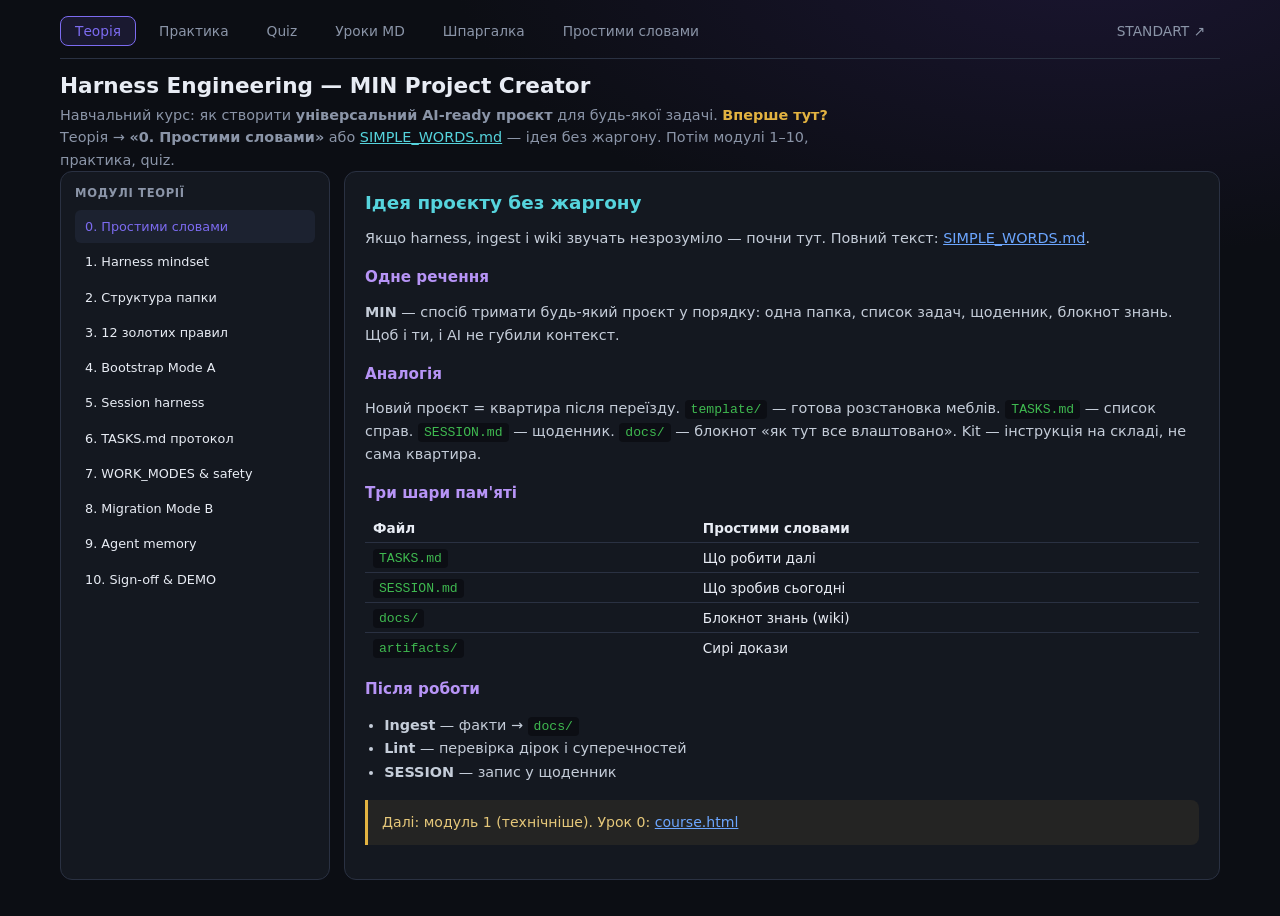
==== index.html @ 98af58ca "Add project creator website" ====
<!DOCTYPE html>
<html lang="uk">
<head>
  <meta charset="UTF-8" />
  <meta name="viewport" content="width=device-width, initial-scale=1.0" />
  <title>Harness Engineering — MIN Project Creator</title>
  <style>
    :root {
      --bg: #0c0e14; --panel: #141820; --border: #2a3142; --text: #e8ecf4;
      --muted: #8b95a8; --green: #3fb950; --cyan: #56d4dd; --yellow: #e3b341;
      --orange: #f0883e; --blue: #6ca6ff; --purple: #b794f6; --red: #f85149;
      --accent: #7c6bf0; --font: "SF Mono", Menlo, Consolas, monospace;
    }
    * { box-sizing: border-box; }
    body {
      margin: 0; min-height: 100vh;
      background: radial-gradient(1100px 520px at 85% -5%, #1a1530 0%, var(--bg) 58%);
      color: var(--text); font-family: Inter, system-ui, sans-serif;
    }
    .wrap { max-width: 1200px; margin: 0 auto; padding: 16px 20px 40px; }
    .top-nav {
      display: flex; gap: 8px; align-items: center; flex-wrap: wrap;
      margin-bottom: 14px; padding-bottom: 12px; border-bottom: 1px solid var(--border);
    }
    .top-nav a, .top-nav button.tab {
      color: var(--muted); text-decoration: none; font-size: 0.86rem;
      padding: 6px 14px; border-radius: 8px; border: 1px solid transparent;
      background: transparent; cursor: pointer; font-family: inherit;
    }
    .top-nav a:hover, .top-nav button.tab:hover { color: var(--text); background: #1c2230; }
    .top-nav a.active, .top-nav button.tab.active {
      color: var(--accent); border-color: var(--accent);
      background: rgba(124, 107, 240, 0.12);
    }
    .top-nav .ext { margin-left: auto; }
    header h1 { font-size: 1.35rem; margin: 0 0 6px; }
    header p { margin: 0; color: var(--muted); font-size: 0.9rem; line-height: 1.55; max-width: 820px; }
    .page { display: none; }
    .page.active { display: block; }
    .layout { display: grid; grid-template-columns: 270px 1fr; gap: 14px; }
    @media (max-width: 900px) { .layout { grid-template-columns: 1fr; } .sidebar { order: 2; } }
    .sidebar, .main-panel, .term-wrap {
      background: var(--panel); border: 1px solid var(--border); border-radius: 12px;
    }
    .sidebar { padding: 14px; max-height: calc(100vh - 160px); overflow-y: auto; }
    .sidebar h2 {
      font-size: 0.72rem; text-transform: uppercase; letter-spacing: 0.06em;
      color: var(--muted); margin: 0 0 10px;
    }
    .mod-list { list-style: none; padding: 0; margin: 0; }
    .mod-list li {
      padding: 8px 10px; border-radius: 6px; cursor: pointer; font-size: 0.8rem;
      margin-bottom: 2px; line-height: 1.35;
    }
    .mod-list li:hover { background: #1c2230; }
    .mod-list li.active { background: #1c2230; color: var(--accent); }
    .mod-list li.done { color: var(--green); }
    .main-panel { padding: 20px; min-height: 520px; }
    .theory h2 { font-size: 1.15rem; margin: 0 0 12px; color: var(--cyan); }
    .theory h3 { font-size: 0.95rem; margin: 18px 0 8px; color: var(--purple); }
    .theory p, .theory li { font-size: 0.9rem; line-height: 1.6; color: #c5cdd9; }
    .theory ul, .theory ol { padding-left: 1.2rem; }
    .theory code, .term-out code {
      font-family: var(--font); font-size: 0.82rem;
      background: #0c0e14; padding: 2px 6px; border-radius: 4px; color: var(--green);
    }
    .theory pre {
      background: #0c0e14; border: 1px solid var(--border); border-radius: 8px;
      padding: 12px 14px; overflow-x: auto; font-family: var(--font); font-size: 0.78rem;
      line-height: 1.5; color: var(--green); margin: 10px 0;
    }
    .badge {
      display: inline-block; font-size: 0.7rem; padding: 2px 8px; border-radius: 99px;
      border: 1px solid var(--border); color: var(--muted); margin-right: 6px;
    }
    .badge.risk { border-color: var(--red); color: var(--red); }
    .badge.safe { border-color: var(--green); color: var(--green); }
    .callout {
      border-left: 3px solid var(--yellow); background: rgba(227,179,65,0.08);
      padding: 12px 14px; border-radius: 0 8px 8px 0; margin: 14px 0; font-size: 0.88rem;
      line-height: 1.55; color: #e6c87a;
    }
    .practice-layout { display: grid; grid-template-columns: 280px 1fr; gap: 14px; }
    @media (max-width: 900px) { .practice-layout { grid-template-columns: 1fr; } }
    .cmd-list { list-style: none; padding: 0; margin: 8px 0 0; }
    .cmd-list li {
      font-family: var(--font); font-size: 0.72rem; padding: 5px 8px; border-radius: 5px;
      cursor: pointer; color: var(--muted); margin-bottom: 3px; word-break: break-all;
    }
    .cmd-list li:hover { background: #1c2230; color: var(--text); }
    .cmd-list li.done { color: var(--green); }
    .progress { height: 6px; background: #1c2230; border-radius: 99px; overflow: hidden; margin: 8px 0; }
    .progress > div {
      height: 100%; background: linear-gradient(90deg, var(--accent), var(--cyan));
      width: 0%; transition: width 0.3s;
    }
    .term-wrap { overflow: hidden; }
    .term-bar {
      display: flex; justify-content: space-between; align-items: center;
      padding: 8px 14px; background: #0c0e14; border-bottom: 1px solid var(--border);
      font-size: 0.75rem; color: var(--muted);
    }
    .term-dots { display: flex; gap: 6px; }
    .term-dots span { width: 10px; height: 10px; border-radius: 50%; }
    .term-dots .r { background: var(--red); }
    .term-dots .y { background: var(--yellow); }
    .term-dots .g { background: var(--green); }
    .term-out {
      height: 340px; overflow-y: auto; padding: 12px 14px;
      font-family: var(--font); font-size: 0.78rem; line-height: 1.55;
    }
    .term-out .line { margin-bottom: 4px; white-space: pre-wrap; word-break: break-word; }
    .term-out .hint { color: var(--yellow); }
    .term-out .danger { color: var(--red); }
    .term-out .prompt { color: var(--cyan); }
    .term-input-row {
      display: flex; align-items: center; gap: 8px; padding: 10px 14px;
      border-top: 1px solid var(--border); background: #0c0e14;
    }
    .term-input-row .prompt-label { font-family: var(--font); font-size: 0.78rem; color: var(--cyan); white-space: nowrap; }
    .term-input-row input {
      flex: 1; background: transparent; border: none; outline: none;
      font-family: var(--font); font-size: 0.82rem; color: var(--text);
    }
    .term-btns { display: flex; gap: 6px; padding: 8px 14px; border-top: 1px solid var(--border); flex-wrap: wrap; }
    .btn {
      background: #1c2230; border: 1px solid var(--border); color: var(--text);
      border-radius: 8px; padding: 7px 12px; font-size: 0.8rem; cursor: pointer;
    }
    .btn:hover { background: #252d3d; }
    .btn-primary { background: #5b4dd6; border-color: var(--accent); }
    .btn-primary:hover { background: var(--accent); }
    .q-meta { color: var(--muted); font-size: 0.78rem; margin-bottom: 14px; }
    .q-meta span { color: var(--cyan); font-family: var(--font); }
    .q-card {
      border: 1px solid var(--border); border-radius: 10px; padding: 16px;
      margin-bottom: 16px; background: #0c0e14;
    }
    .q-title { color: var(--purple); font-size: 0.82rem; font-weight: 600; margin-bottom: 8px; }
    .q-text { font-size: 0.95rem; line-height: 1.55; margin-bottom: 14px; }
    .opt {
      display: block; width: 100%; text-align: left; margin-bottom: 8px;
      padding: 10px 12px; border-radius: 8px; border: 1px solid var(--border);
      background: var(--panel); color: var(--text); font-size: 0.88rem;
      cursor: pointer; line-height: 1.4;
    }
    .opt:hover:not(:disabled) { border-color: var(--blue); background: #1a2030; }
    .opt.correct { border-color: var(--green); background: rgba(63,185,80,0.12); }
    .opt.wrong { border-color: var(--red); background: rgba(248,81,73,0.1); }
    .opt:disabled { cursor: default; }
    .feedback {
      margin-top: 12px; padding: 12px; border-radius: 8px;
      background: rgba(227,179,65,0.1); border-left: 3px solid var(--yellow);
      color: #e6c87a; font-size: 0.86rem; line-height: 1.5; display: none;
    }
    .feedback.show { display: block; }
    .pager { display: flex; gap: 8px; justify-content: space-between; align-items: center; margin-top: 8px; flex-wrap: wrap; }
    .score-box {
      text-align: center; padding: 24px; border: 1px solid var(--border);
      border-radius: 12px; background: #0c0e14; margin-top: 16px;
    }
    .score-box h3 { margin: 0 0 8px; color: var(--cyan); }
    .score-num { font-size: 2.5rem; font-weight: 700; color: var(--green); font-family: var(--font); }
    .checklist { list-style: none; padding: 0; }
    .checklist li {
      padding: 8px 10px; border-radius: 6px; font-size: 0.85rem; cursor: pointer;
      border: 1px solid transparent; margin-bottom: 4px;
    }
    .checklist li:hover { background: #1c2230; }
    .checklist li.checked { color: var(--green); border-color: rgba(63,185,80,0.3); }
    .checklist li.checked::before { content: "✓ "; }
    .checklist li:not(.checked)::before { content: "○ "; color: var(--muted); }
  </style>
</head>
<body>
  <div class="wrap">
    <nav class="top-nav">
      <button type="button" class="tab active" data-page="theory">Теорія</button>
      <button type="button" class="tab" data-page="practice">Практика</button>
      <button type="button" class="tab" data-page="quiz">Quiz</button>
      <a href="course.html">Уроки MD</a>
      <a href="cheatsheet.html">Шпаргалка</a>
      <a href="SIMPLE_WORDS.md" target="_blank" rel="noopener">Простими словами</a>
      <a href="STANDART.md" class="ext" target="_blank" rel="noopener">STANDART ↗</a>
    </nav>
    <header>
      <h1>Harness Engineering — MIN Project Creator</h1>
      <p>
        Навчальний курс: як створити <strong>універсальний AI-ready проєкт</strong> для будь-якої задачі.
        <strong style="color:var(--yellow)">Вперше тут?</strong> Теорія → <strong>«0. Простими словами»</strong> або
        <a href="SIMPLE_WORDS.md" style="color:var(--cyan)">SIMPLE_WORDS.md</a> — ідея без жаргону.
        Потім модулі 1–10, практика, quiz.
      </p>
    </header>

    <div id="page-theory" class="page active">
      <div class="layout">
        <aside class="sidebar">
          <h2>Модулі теорії</h2>
          <ul class="mod-list" id="theoryNav"></ul>
        </aside>
        <section class="main-panel theory" id="theoryContent"></section>
      </div>
    </div>

    <div id="page-practice" class="page">
      <div class="practice-layout">
        <aside class="sidebar">
          <h2>Сценарій</h2>
          <ul class="mod-list" id="practiceNav"></ul>
          <h2 style="margin-top:14px">Прогрес</h2>
          <div class="progress"><div id="practiceProgress"></div></div>
          <div style="font-size:0.78rem;color:var(--muted)" id="practiceStats">0 / 0</div>
          <h2 style="margin-top:14px">Команди</h2>
          <ul class="cmd-list" id="cmdList"></ul>
        </aside>
        <div class="term-wrap">
          <div class="term-bar">
            <div class="term-dots"><span class="r"></span><span class="y"></span><span class="g"></span></div>
            <span id="termTitle">macOS zsh — harness practice</span>
          </div>
          <div class="term-out" id="termOut"></div>
          <div class="term-input-row">
            <span class="prompt-label" id="termPrompt">szubar@Mac %</span>
            <input type="text" id="termInput" autocomplete="off" spellcheck="false" placeholder="Введіть команду…" />
          </div>
          <div class="term-btns">
            <button type="button" class="btn" id="btnClear">Очистити</button>
            <button type="button" class="btn" id="btnReset">Скинути сценарій</button>
            <button type="button" class="btn btn-primary" id="btnNextMod">Наступний сценарій →</button>
          </div>
        </div>
      </div>
    </div>

    <div id="page-quiz" class="page">
      <div class="layout">
        <aside class="sidebar">
          <h2>Розділи квізу</h2>
          <div class="progress"><div id="quizProgress"></div></div>
          <div style="font-size:0.78rem;color:var(--muted);margin-bottom:10px" id="quizStats">0 / 0</div>
          <ul class="mod-list" id="quizNav"></ul>
        </aside>
        <section class="main-panel" id="quizArea">
          <div class="q-meta">Оберіть розділ зліва або натисніть «Почати квіз»</div>
          <button type="button" class="btn btn-primary" id="btnStartQuiz">Почати квіз — усі розділи</button>
        </section>
      </div>
    </div>
  </div>
  <script src="trainer.js"></script>
</body>
</html>
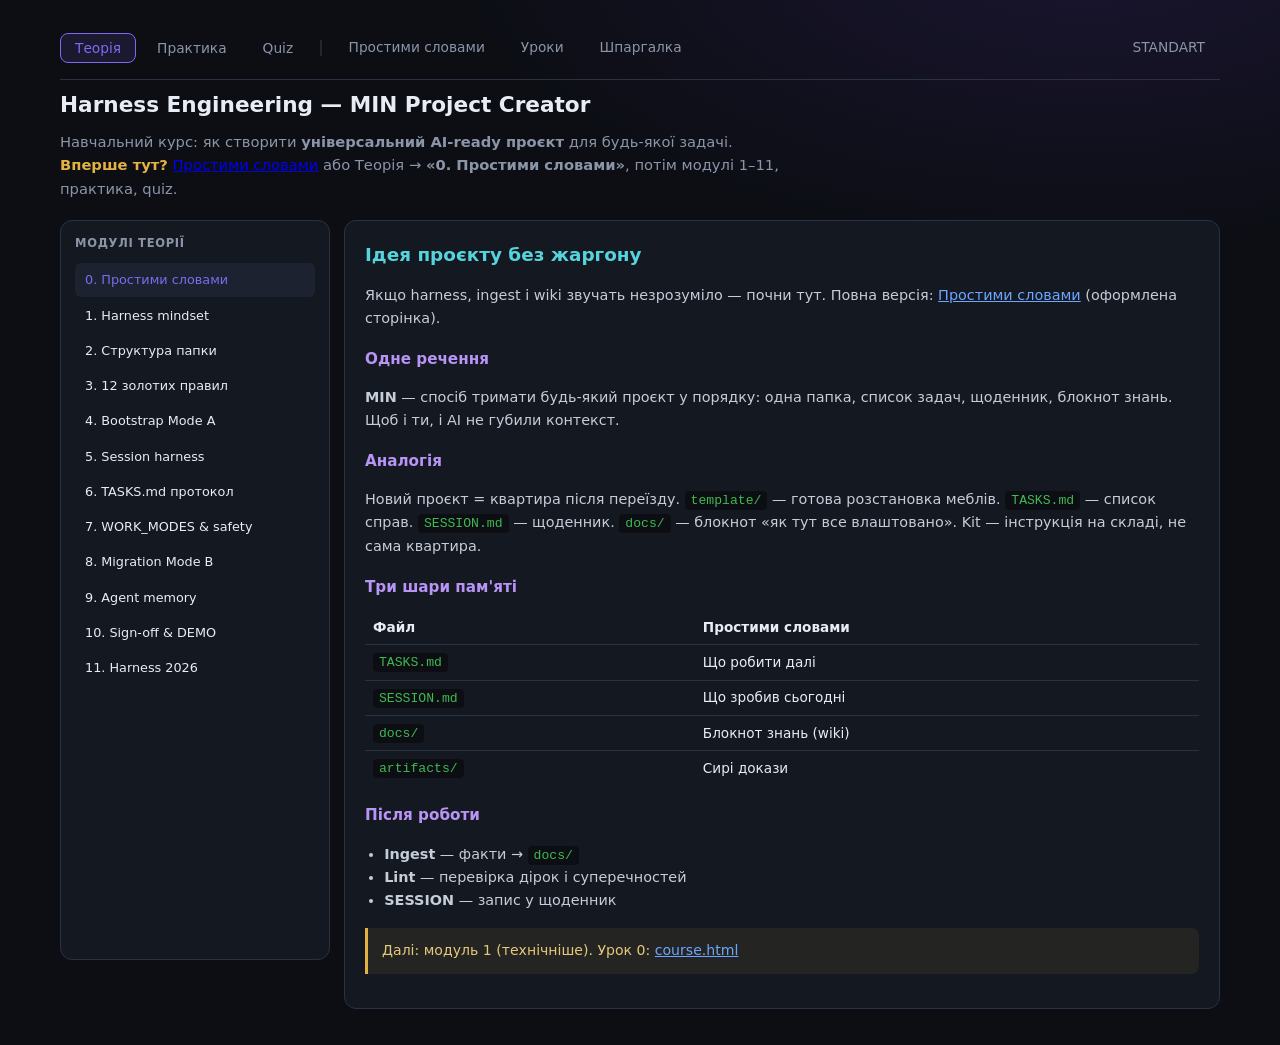
==== commit a513f01f: "Add styled HTML pages for course content and unified site navigation. Introduce simple-words.html an" ====
--- a/index.html
+++ b/index.html
@@ -4,6 +4,7 @@
   <meta charset="UTF-8" />
   <meta name="viewport" content="width=device-width, initial-scale=1.0" />
   <title>Harness Engineering — MIN Project Creator</title>
+  <link rel="stylesheet" href="assets/site.css" />
   <style>
     :root {
       --bg: #0c0e14; --panel: #141820; --border: #2a3142; --text: #e8ecf4;
@@ -18,21 +19,8 @@
       color: var(--text); font-family: Inter, system-ui, sans-serif;
     }
     .wrap { max-width: 1200px; margin: 0 auto; padding: 16px 20px 40px; }
-    .top-nav {
-      display: flex; gap: 8px; align-items: center; flex-wrap: wrap;
-      margin-bottom: 14px; padding-bottom: 12px; border-bottom: 1px solid var(--border);
-    }
-    .top-nav a, .top-nav button.tab {
-      color: var(--muted); text-decoration: none; font-size: 0.86rem;
-      padding: 6px 14px; border-radius: 8px; border: 1px solid transparent;
-      background: transparent; cursor: pointer; font-family: inherit;
-    }
-    .top-nav a:hover, .top-nav button.tab:hover { color: var(--text); background: #1c2230; }
-    .top-nav a.active, .top-nav button.tab.active {
-      color: var(--accent); border-color: var(--accent);
-      background: rgba(124, 107, 240, 0.12);
-    }
-    .top-nav .ext { margin-left: auto; }
+    .site-nav .nav-sep { color: var(--border); padding: 0 4px; user-select: none; }
+    .site-nav .brand { color: var(--accent); font-weight: 600; cursor: default; }
     header h1 { font-size: 1.35rem; margin: 0 0 6px; }
     header p { margin: 0; color: var(--muted); font-size: 0.9rem; line-height: 1.55; max-width: 820px; }
     .page { display: none; }
@@ -59,6 +47,8 @@
     .theory h2 { font-size: 1.15rem; margin: 0 0 12px; color: var(--cyan); }
     .theory h3 { font-size: 0.95rem; margin: 18px 0 8px; color: var(--purple); }
     .theory p, .theory li { font-size: 0.9rem; line-height: 1.6; color: #c5cdd9; }
+    .theory a { color: var(--blue); }
+    .theory a:hover { text-decoration: underline; }
     .theory ul, .theory ol { padding-left: 1.2rem; }
     .theory code, .term-out code {
       font-family: var(--font); font-size: 0.82rem;
@@ -172,24 +162,26 @@
     .checklist li:not(.checked)::before { content: "○ "; color: var(--muted); }
   </style>
 </head>
-<body>
+<body data-page="trainer">
   <div class="wrap">
-    <nav class="top-nav">
+    <nav class="site-nav">
       <button type="button" class="tab active" data-page="theory">Теорія</button>
       <button type="button" class="tab" data-page="practice">Практика</button>
       <button type="button" class="tab" data-page="quiz">Quiz</button>
-      <a href="course.html">Уроки MD</a>
-      <a href="cheatsheet.html">Шпаргалка</a>
-      <a href="SIMPLE_WORDS.md" target="_blank" rel="noopener">Простими словами</a>
-      <a href="STANDART.md" class="ext" target="_blank" rel="noopener">STANDART ↗</a>
+      <span class="nav-sep">|</span>
+      <a href="simple-words.html" data-nav="simple">Простими словами</a>
+      <a href="course.html" data-nav="course">Уроки</a>
+      <a href="cheatsheet.html" data-nav="cheats">Шпаргалка</a>
+      <span class="spacer"></span>
+      <a href="standart.html" data-nav="standart">STANDART</a>
     </nav>
-    <header>
+    <header class="site-header">
       <h1>Harness Engineering — MIN Project Creator</h1>
-      <p>
+      <p class="lead">
         Навчальний курс: як створити <strong>універсальний AI-ready проєкт</strong> для будь-якої задачі.
-        <strong style="color:var(--yellow)">Вперше тут?</strong> Теорія → <strong>«0. Простими словами»</strong> або
-        <a href="SIMPLE_WORDS.md" style="color:var(--cyan)">SIMPLE_WORDS.md</a> — ідея без жаргону.
-        Потім модулі 1–10, практика, quiz.
+        <strong style="color:var(--yellow)">Вперше тут?</strong>
+        <a href="simple-words.html">Простими словами</a> або Теорія → <strong>«0. Простими словами»</strong>,
+        потім модулі 1–11, практика, quiz.
       </p>
     </header>
 
@@ -248,6 +240,7 @@
       </div>
     </div>
   </div>
+  <script src="assets/nav.js"></script>
   <script src="trainer.js"></script>
 </body>
 </html>
--- a/assets/site.css
+++ b/assets/site.css
@@ -0,0 +1,299 @@
+/* Harness Engineering — shared site styles */
+:root {
+  --bg: #0c0e14;
+  --panel: #141820;
+  --border: #2a3142;
+  --text: #e8ecf4;
+  --muted: #8b95a8;
+  --accent: #7c6bf0;
+  --cyan: #56d4dd;
+  --green: #3fb950;
+  --yellow: #e3b341;
+  --blue: #6ca6ff;
+  --purple: #b794f6;
+  --red: #f85149;
+  --font: "SF Mono", Menlo, Consolas, monospace;
+}
+
+* { box-sizing: border-box; }
+
+body {
+  margin: 0;
+  min-height: 100vh;
+  background: radial-gradient(1100px 520px at 85% -5%, #1a1530 0%, var(--bg) 58%);
+  color: var(--text);
+  font-family: Inter, system-ui, -apple-system, sans-serif;
+  line-height: 1.55;
+}
+
+/* —— Top navigation —— */
+.site-shell { max-width: 1100px; margin: 0 auto; padding: 0 20px 48px; }
+
+.site-nav {
+  display: flex;
+  flex-wrap: wrap;
+  gap: 6px;
+  align-items: center;
+  padding: 14px 0;
+  margin-bottom: 8px;
+  border-bottom: 1px solid var(--border);
+}
+
+.site-nav a,
+.site-nav button.tab {
+  color: var(--muted);
+  text-decoration: none;
+  font-size: 0.86rem;
+  padding: 6px 14px;
+  border-radius: 8px;
+  border: 1px solid transparent;
+  background: transparent;
+  cursor: pointer;
+  font-family: inherit;
+  white-space: nowrap;
+}
+
+.site-nav a:hover,
+.site-nav button.tab:hover {
+  color: var(--text);
+  background: #1c2230;
+}
+
+.site-nav a.active,
+.site-nav button.tab.active {
+  color: var(--accent);
+  border-color: var(--accent);
+  background: rgba(124, 107, 240, 0.12);
+}
+
+.site-nav .spacer { flex: 1; min-width: 8px; }
+
+.site-nav .ext::after { content: " ↗"; font-size: 0.75em; opacity: 0.7; }
+
+.site-header { margin-bottom: 20px; }
+
+.site-header h1 {
+  font-size: 1.35rem;
+  margin: 0 0 8px;
+  font-weight: 600;
+}
+
+.site-header .lead {
+  margin: 0;
+  color: var(--muted);
+  font-size: 0.92rem;
+  max-width: 720px;
+  line-height: 1.6;
+}
+
+/* —— Layouts —— */
+.doc-layout {
+  display: grid;
+  grid-template-columns: 240px 1fr;
+  gap: 16px;
+  align-items: start;
+}
+
+@media (max-width: 800px) {
+  .doc-layout { grid-template-columns: 1fr; }
+  .doc-sidebar { position: static !important; }
+}
+
+.doc-sidebar {
+  position: sticky;
+  top: 16px;
+  background: var(--panel);
+  border: 1px solid var(--border);
+  border-radius: 12px;
+  padding: 14px;
+}
+
+.doc-sidebar h2 {
+  font-size: 0.72rem;
+  text-transform: uppercase;
+  letter-spacing: 0.06em;
+  color: var(--muted);
+  margin: 0 0 10px;
+}
+
+.doc-sidebar .side-link {
+  display: block;
+  color: var(--muted);
+  text-decoration: none;
+  font-size: 0.82rem;
+  padding: 7px 10px;
+  border-radius: 6px;
+  margin-bottom: 2px;
+}
+
+.doc-sidebar .side-link:hover,
+.doc-sidebar .side-link.active {
+  background: #1c2230;
+  color: var(--text);
+}
+
+.doc-sidebar .side-divider {
+  margin-top: 14px;
+  padding-top: 12px;
+  border-top: 1px solid var(--border);
+}
+
+.doc-panel {
+  background: var(--panel);
+  border: 1px solid var(--border);
+  border-radius: 12px;
+  padding: 28px 32px 36px;
+  min-height: 400px;
+}
+
+.doc-panel--plain {
+  background: transparent;
+  border: none;
+  padding: 0;
+}
+
+/* —— Markdown prose —— */
+.doc-content { font-size: 0.94rem; color: #c5cdd9; max-width: 720px; }
+
+.doc-content > *:first-child { margin-top: 0; }
+
+.doc-content h1,
+.doc-content .doc-kicker {
+  font-size: 1.45rem;
+  color: var(--text);
+  margin: 0 0 16px;
+  padding-bottom: 12px;
+  border-bottom: 1px solid var(--border);
+}
+
+.doc-content h2 {
+  font-size: 1.12rem;
+  color: var(--cyan);
+  margin: 28px 0 12px;
+}
+
+.doc-content h3 {
+  font-size: 0.98rem;
+  color: var(--purple);
+  margin: 22px 0 8px;
+}
+
+.doc-content p { margin: 0 0 14px; }
+
+.doc-content ul, .doc-content ol {
+  margin: 0 0 14px;
+  padding-left: 1.35rem;
+}
+
+.doc-content li { margin-bottom: 6px; }
+
+.doc-content li::marker { color: var(--muted); }
+
+.doc-content strong { color: var(--text); font-weight: 600; }
+
+.doc-content a {
+  color: var(--blue);
+  text-decoration: none;
+}
+
+.doc-content a:hover { text-decoration: underline; }
+
+.doc-content code {
+  font-family: var(--font);
+  font-size: 0.86em;
+  background: var(--bg);
+  padding: 2px 7px;
+  border-radius: 5px;
+  color: var(--green);
+  border: 1px solid var(--border);
+}
+
+.doc-content pre {
+  background: var(--bg);
+  border: 1px solid var(--border);
+  border-radius: 10px;
+  padding: 14px 16px;
+  overflow-x: auto;
+  margin: 12px 0 18px;
+}
+
+.doc-content pre code {
+  background: none;
+  border: none;
+  padding: 0;
+  font-size: 0.8rem;
+  line-height: 1.5;
+  color: var(--green);
+}
+
+.doc-content table {
+  width: 100%;
+  border-collapse: collapse;
+  font-size: 0.88rem;
+  margin: 14px 0 20px;
+}
+
+.doc-content th {
+  background: #1c2230;
+  color: var(--cyan);
+  font-weight: 600;
+  text-align: left;
+}
+
+.doc-content th, .doc-content td {
+  border: 1px solid var(--border);
+  padding: 10px 12px;
+  vertical-align: top;
+}
+
+.doc-content tr:nth-child(even) td { background: rgba(12, 14, 20, 0.4); }
+
+.doc-content hr {
+  border: none;
+  border-top: 1px solid var(--border);
+  margin: 28px 0;
+}
+
+.doc-content blockquote {
+  margin: 16px 0;
+  padding: 12px 16px;
+  border-left: 3px solid var(--yellow);
+  background: rgba(227, 179, 65, 0.08);
+  border-radius: 0 8px 8px 0;
+  color: #e6c87a;
+}
+
+.doc-content blockquote p { margin: 0; }
+
+.loading { color: var(--muted); font-style: italic; }
+
+.muted { color: var(--muted); font-size: 0.82rem; }
+
+/* Callout card on simple-words landing */
+.start-card {
+  display: flex;
+  flex-wrap: wrap;
+  gap: 10px;
+  margin-top: 20px;
+}
+
+.start-card a {
+  display: inline-block;
+  padding: 10px 16px;
+  border-radius: 8px;
+  border: 1px solid var(--border);
+  background: #1c2230;
+  color: var(--text);
+  text-decoration: none;
+  font-size: 0.88rem;
+}
+
+.start-card a:hover { border-color: var(--accent); color: var(--accent); }
+
+.start-card a.primary {
+  background: #5b4dd6;
+  border-color: var(--accent);
+  color: #fff;
+}
+
+.start-card a.primary:hover { background: var(--accent); }
